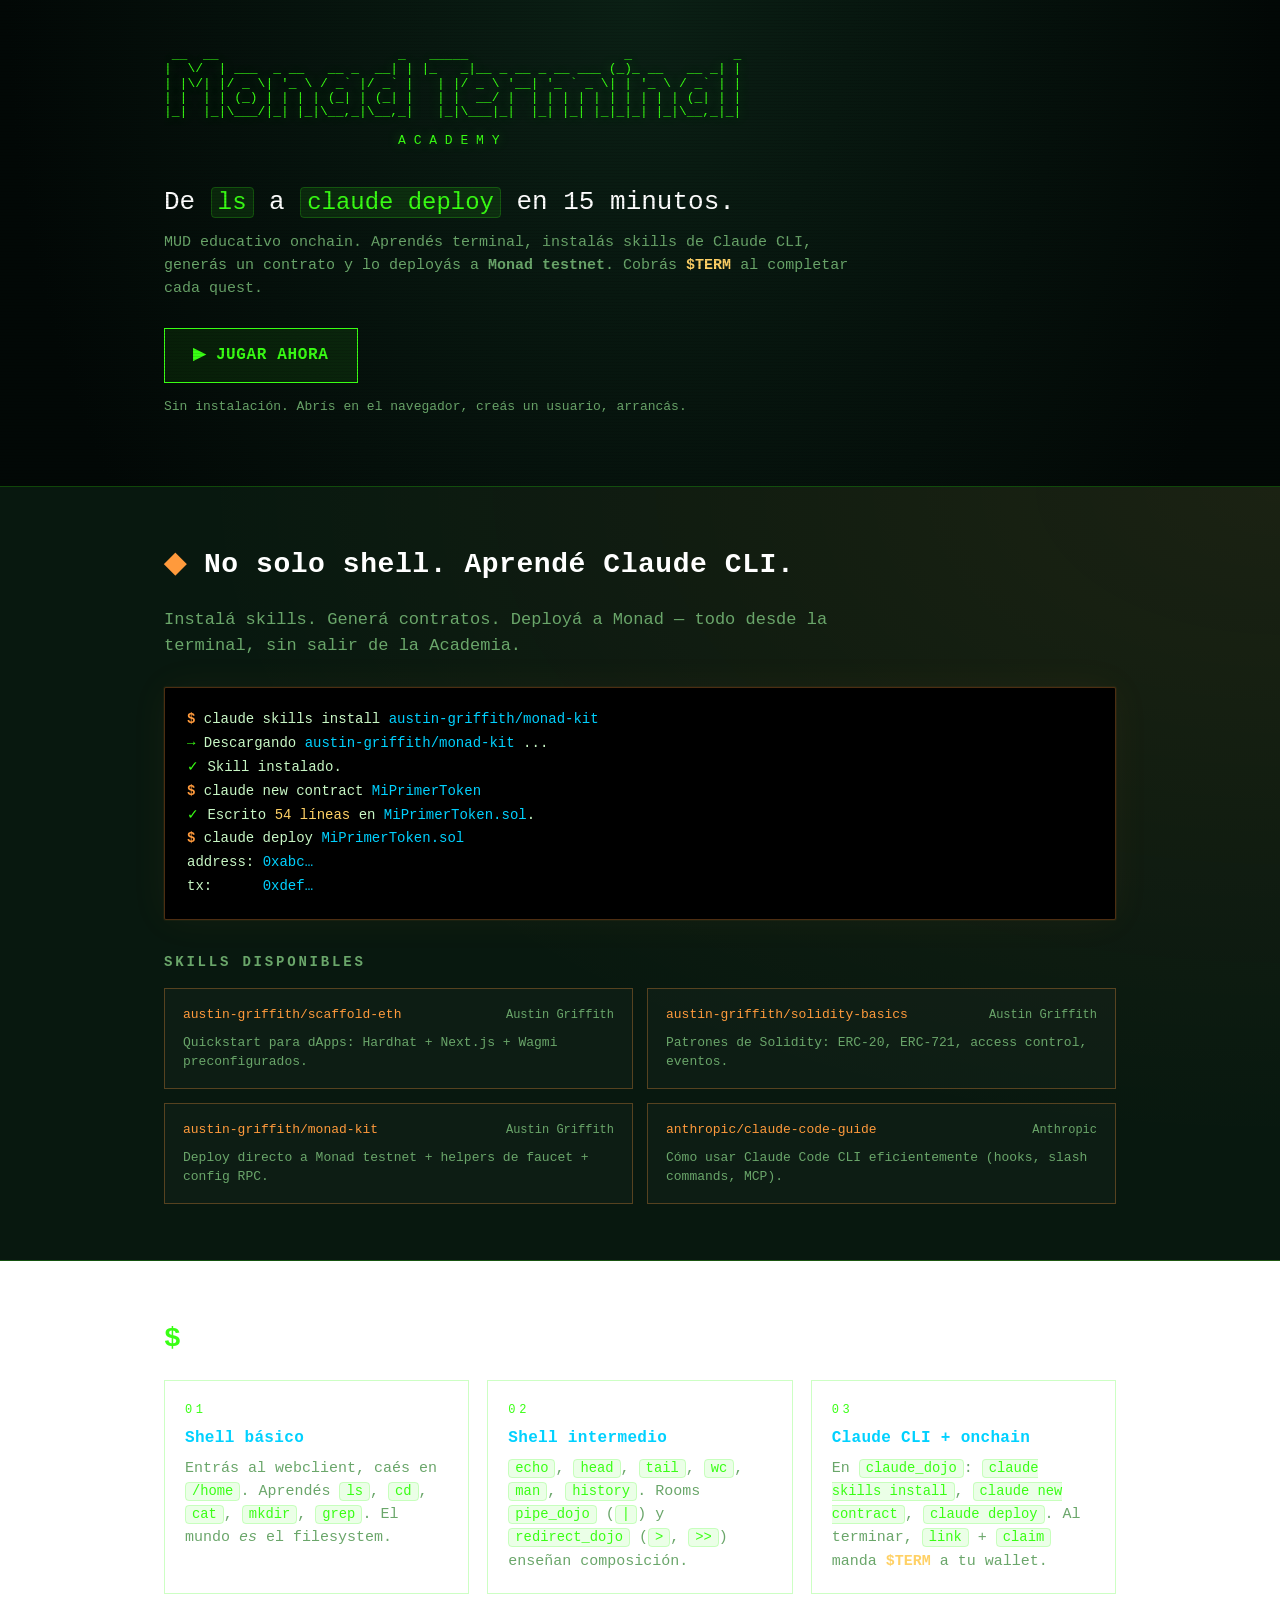
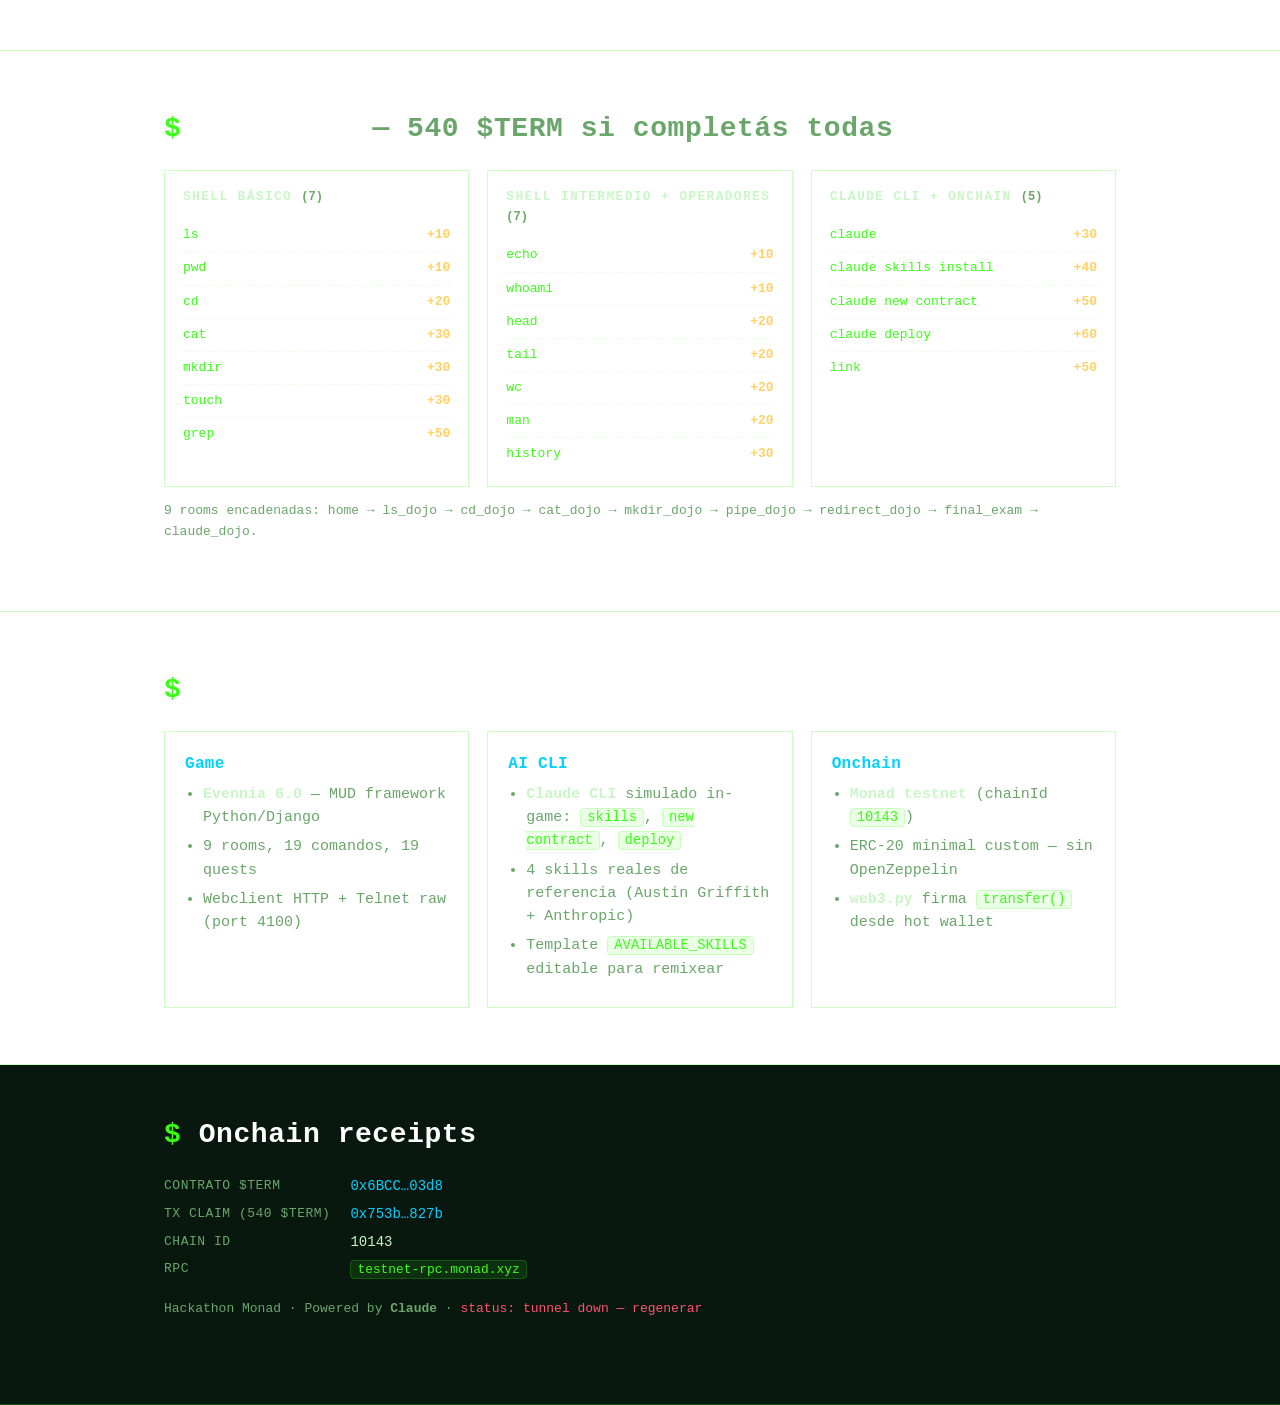
==== landing/index.html @ 08620f65 "Monad Terminal Academy — Blitz MTY 2026 hackathon drop MUD educativo onchain que enseña terminal a p" ====
<!doctype html>
<html lang="es">
<head>
<meta charset="utf-8">
<meta name="viewport" content="width=device-width,initial-scale=1">
<title>Monad Terminal Academy — shell + Claude CLI + deploy onchain</title>
<meta name="description" content="MUD educativo onchain. Aprendés terminal y Claude CLI, deployás tu primer contrato a Monad, y cobrás $TERM al completar quests.">
<meta property="og:title" content="Monad Terminal Academy">
<meta property="og:description" content="En 15 min pasás de `ls` a deployar un ERC-20 a Monad. Y cobrás $TERM onchain.">
<meta property="og:type" content="website">
<link rel="stylesheet" href="style.css">
</head>
<body>

<header class="crt">
  <div class="wrap">
    <pre class="logo" aria-hidden="true">
 __  __                       _   _____                    _             _
|  \/  | ___  _ __   __ _  __| | |_   _|__ _ __ _ __ ___ (_)_ __   __ _| |
| |\/| |/ _ \| '_ \ / _` |/ _` |   | |/ _ \ '__| '_ ` _ \| | '_ \ / _` | |
| |  | | (_) | | | | (_| | (_| |   | |  __/ |  | | | | | | | | | | (_| | |
|_|  |_|\___/|_| |_|\__,_|\__,_|   |_|\___|_|  |_| |_| |_|_|_| |_|\__,_|_|

                              A C A D E M Y
    </pre>
    <p class="tag">De <code class="inline">ls</code> a <code class="inline">claude deploy</code> en 15 minutos.</p>
    <p class="sub">MUD educativo onchain. Aprendés terminal, instalás skills de Claude CLI, generás un contrato y lo deployás a <strong>Monad testnet</strong>. Cobrás <span class="term">$TERM</span> al completar cada quest.</p>
    <a class="cta" id="play" href="https://die-hand-alexandria-joan.trycloudflare.com/webclient/" target="_blank" rel="noopener">▶ Jugar ahora</a>
    <p class="hint">Sin instalación. Abrís en el navegador, creás un usuario, arrancás.</p>
  </div>
</header>

<!-- Bloque Claude CLI (nuevo hero secundario) -->
<section id="claude">
  <div class="wrap">
    <h2>No solo shell. Aprendé Claude CLI.</h2>
    <p class="lead">Instalá skills. Generá contratos. Deployá a Monad — todo desde la terminal, sin salir de la Academia.</p>

    <pre class="term-block" aria-label="Flujo Claude CLI"><span class="p">$</span> claude skills install <span class="arg">austin-griffith/monad-kit</span>
<span class="g">→</span> Descargando <span class="arg">austin-griffith/monad-kit</span> ...
<span class="g">✓</span> Skill instalado.
<span class="p">$</span> claude new contract <span class="arg">MiPrimerToken</span>
<span class="g">✓</span> Escrito <span class="y">54 líneas</span> en <span class="arg">MiPrimerToken.sol</span>.
<span class="p">$</span> claude deploy <span class="arg">MiPrimerToken.sol</span>
address: <span class="c">0xabc…</span>
tx:      <span class="c">0xdef…</span></pre>

    <h3 class="skills-title">Skills disponibles</h3>
    <div class="skills-grid">
      <article class="skill">
        <header>
          <code>austin-griffith/scaffold-eth</code>
          <span class="author">Austin Griffith</span>
        </header>
        <p>Quickstart para dApps: Hardhat + Next.js + Wagmi preconfigurados.</p>
      </article>
      <article class="skill">
        <header>
          <code>austin-griffith/solidity-basics</code>
          <span class="author">Austin Griffith</span>
        </header>
        <p>Patrones de Solidity: ERC-20, ERC-721, access control, eventos.</p>
      </article>
      <article class="skill">
        <header>
          <code>austin-griffith/monad-kit</code>
          <span class="author">Austin Griffith</span>
        </header>
        <p>Deploy directo a Monad testnet + helpers de faucet + config RPC.</p>
      </article>
      <article class="skill">
        <header>
          <code>anthropic/claude-code-guide</code>
          <span class="author">Anthropic</span>
        </header>
        <p>Cómo usar Claude Code CLI eficientemente (hooks, slash commands, MCP).</p>
      </article>
    </div>
  </div>
</section>

<section id="how">
  <div class="wrap">
    <h2>¿Cómo funciona?</h2>
    <ol class="steps">
      <li>
        <span class="step-n">01</span>
        <h3>Shell básico</h3>
        <p>Entrás al webclient, caés en <code>/home</code>. Aprendés <code>ls</code>, <code>cd</code>, <code>cat</code>, <code>mkdir</code>, <code>grep</code>. El mundo <em>es</em> el filesystem.</p>
      </li>
      <li>
        <span class="step-n">02</span>
        <h3>Shell intermedio</h3>
        <p><code>echo</code>, <code>head</code>, <code>tail</code>, <code>wc</code>, <code>man</code>, <code>history</code>. Rooms <code>pipe_dojo</code> (<code>|</code>) y <code>redirect_dojo</code> (<code>&gt;</code>, <code>&gt;&gt;</code>) enseñan composición.</p>
      </li>
      <li>
        <span class="step-n">03</span>
        <h3>Claude CLI + onchain</h3>
        <p>En <code>claude_dojo</code>: <code>claude skills install</code>, <code>claude new contract</code>, <code>claude deploy</code>. Al terminar, <code>link</code> + <code>claim</code> manda <span class="term">$TERM</span> a tu wallet.</p>
      </li>
    </ol>
  </div>
</section>

<section id="quests">
  <div class="wrap">
    <h2>19 quests <span class="muted">— 540 $TERM si completás todas</span></h2>
    <div class="quest-cols">
      <div class="qcol">
        <h3>Shell básico <span class="muted">(7)</span></h3>
        <ul class="quest-list">
          <li><code>ls</code><span class="pay">+10</span></li>
          <li><code>pwd</code><span class="pay">+10</span></li>
          <li><code>cd</code><span class="pay">+20</span></li>
          <li><code>cat</code><span class="pay">+30</span></li>
          <li><code>mkdir</code><span class="pay">+30</span></li>
          <li><code>touch</code><span class="pay">+30</span></li>
          <li><code>grep</code><span class="pay">+50</span></li>
        </ul>
      </div>
      <div class="qcol">
        <h3>Shell intermedio + operadores <span class="muted">(7)</span></h3>
        <ul class="quest-list">
          <li><code>echo</code><span class="pay">+10</span></li>
          <li><code>whoami</code><span class="pay">+10</span></li>
          <li><code>head</code><span class="pay">+20</span></li>
          <li><code>tail</code><span class="pay">+20</span></li>
          <li><code>wc</code><span class="pay">+20</span></li>
          <li><code>man</code><span class="pay">+20</span></li>
          <li><code>history</code><span class="pay">+30</span></li>
        </ul>
      </div>
      <div class="qcol">
        <h3>Claude CLI + onchain <span class="muted">(5)</span></h3>
        <ul class="quest-list">
          <li><code>claude</code><span class="pay">+30</span></li>
          <li><code>claude skills install</code><span class="pay">+40</span></li>
          <li><code>claude new contract</code><span class="pay">+50</span></li>
          <li><code>claude deploy</code><span class="pay">+60</span></li>
          <li><code>link</code><span class="pay">+50</span></li>
        </ul>
      </div>
    </div>
    <p class="muted small">9 rooms encadenadas: home → ls_dojo → cd_dojo → cat_dojo → mkdir_dojo → pipe_dojo → redirect_dojo → final_exam → claude_dojo.</p>
  </div>
</section>

<section id="stack">
  <div class="wrap">
    <h2>Stack</h2>
    <div class="stack-grid">
      <div>
        <h3>Game</h3>
        <ul>
          <li><strong>Evennia 6.0</strong> — MUD framework Python/Django</li>
          <li>9 rooms, 19 comandos, 19 quests</li>
          <li>Webclient HTTP + Telnet raw (port 4100)</li>
        </ul>
      </div>
      <div>
        <h3>AI CLI</h3>
        <ul>
          <li><strong>Claude CLI</strong> simulado in-game: <code>skills</code>, <code>new contract</code>, <code>deploy</code></li>
          <li>4 skills reales de referencia (Austin Griffith + Anthropic)</li>
          <li>Template <code>AVAILABLE_SKILLS</code> editable para remixear</li>
        </ul>
      </div>
      <div>
        <h3>Onchain</h3>
        <ul>
          <li><strong>Monad testnet</strong> (chainId <code>10143</code>)</li>
          <li>ERC-20 minimal custom — sin OpenZeppelin</li>
          <li><strong>web3.py</strong> firma <code>transfer()</code> desde hot wallet</li>
        </ul>
      </div>
    </div>
  </div>
</section>

<footer>
  <div class="wrap">
    <h2>Onchain receipts</h2>
    <dl class="receipts">
      <dt>Contrato $TERM</dt>
      <dd><a href="https://testnet.monadexplorer.com/address/0x6BCC8bA023faD77Fd9c16735fD0DCb030F1b03d8" target="_blank" rel="noopener">0x6BCC…03d8</a></dd>
      <dt>Tx claim (540 $TERM)</dt>
      <dd><a href="https://testnet.monadexplorer.com/tx/0x753b572d4cc3265d082d5da4793bb6d8f29bcfeb355d8b49adc463dabddb827b" target="_blank" rel="noopener">0x753b…827b</a></dd>
      <dt>Chain ID</dt>
      <dd>10143</dd>
      <dt>RPC</dt>
      <dd><code>testnet-rpc.monad.xyz</code></dd>
    </dl>
    <p class="muted small">Hackathon Monad · Powered by <strong>Claude</strong> · <span id="status">status: checking…</span></p>
  </div>
</footer>

<script src="app.js"></script>
</body>
</html>
---- landing/style.css ----
:root{
  --bg:#05110b;
  --bg-2:#08180f;
  --fg:#c8f7c5;
  --fg-dim:#6aa66a;
  --accent:#39ff14;
  --accent-2:#00d1ff;
  --accent-3:#ff9a3c; /* Claude-ish warm accent */
  --danger:#ff5370;
  --term:#ffd166;
  --card:rgba(255,255,255,.02);
  --border:rgba(57,255,20,.25);
  --border-2:rgba(255,154,60,.3);
  --mono: ui-monospace, "JetBrains Mono", "SFMono-Regular", Menlo, Consolas, monospace;
}

*{box-sizing:border-box}
html,body{margin:0;padding:0}
body{
  background: radial-gradient(ellipse at top, #0b2015 0%, #020806 70%) fixed;
  color:var(--fg);
  font-family:var(--mono);
  font-size:15px;
  line-height:1.55;
  -webkit-font-smoothing:antialiased;
}
.wrap{max-width:1000px;margin:0 auto;padding:0 24px}

a{color:var(--accent-2);text-decoration:none}
a:hover{text-decoration:underline}
code, code.inline{
  font-family:var(--mono);
  background:rgba(57,255,20,.1);
  color:var(--accent);
  padding:1px 6px;
  border-radius:4px;
  border:1px solid rgba(57,255,20,.2);
  font-size:.92em;
}
.term{color:var(--term);font-weight:700}
.muted{color:var(--fg-dim)}
.small{font-size:13px}
.lead{font-size:17px;max-width:720px;color:var(--fg-dim);margin:0 0 28px}

/* CRT header */
header.crt{
  padding:48px 0 56px;
  border-bottom:1px solid var(--border);
  position:relative;
  overflow:hidden;
}
header.crt::before{
  content:"";
  position:absolute;inset:0;
  background:repeating-linear-gradient(to bottom, rgba(0,0,0,0) 0, rgba(0,0,0,0) 2px, rgba(0,0,0,.22) 3px);
  pointer-events:none;
}
.logo{
  color:var(--accent);
  font-size:clamp(7px, 1.6vw, 13px);
  line-height:1.1;
  margin:0 0 20px;
  text-shadow:0 0 12px rgba(57,255,20,.4);
  white-space:pre;
  overflow:auto;
}
.tag{font-size:clamp(18px,3vw,26px);margin:0 0 8px;color:#fff}
.sub{max-width:720px;color:var(--fg-dim);margin:0 0 28px}
.cta{
  display:inline-block;
  padding:14px 28px;
  border:1px solid var(--accent);
  background:rgba(57,255,20,.08);
  color:var(--accent);
  font-weight:700;
  font-size:16px;
  letter-spacing:.04em;
  text-transform:uppercase;
  transition:all .15s ease;
  text-decoration:none;
}
.cta:hover{
  background:var(--accent);
  color:#05110b;
  text-decoration:none;
  box-shadow:0 0 24px rgba(57,255,20,.5);
}
.hint{color:var(--fg-dim);font-size:13px;margin-top:14px}

section, footer{padding:56px 0;border-bottom:1px solid var(--border)}
h2{font-size:clamp(20px,2.4vw,28px);margin:0 0 20px;color:#fff;letter-spacing:.02em}
h2::before{content:"$ ";color:var(--accent)}
h3{font-size:16px;color:var(--accent-2);margin:0 0 6px;letter-spacing:.02em}

/* Claude block (hero secundario, tonos warm) */
#claude{
  background:
    radial-gradient(ellipse at top right, rgba(255,154,60,.08) 0%, transparent 60%),
    var(--bg-2);
}
#claude h2{color:#fff}
#claude h2::before{content:"◆ ";color:var(--accent-3)}
.term-block{
  background:#000;
  border:1px solid var(--border-2);
  padding:20px 22px;
  margin:0 0 32px;
  border-radius:2px;
  overflow-x:auto;
  font-size:14px;
  line-height:1.7;
  color:var(--fg);
  box-shadow:0 0 0 1px rgba(255,154,60,.05), 0 0 40px rgba(255,154,60,.05);
  white-space:pre;
}
.term-block .p{color:var(--accent-3);font-weight:700}    /* prompt $ */
.term-block .g{color:var(--accent)}                       /* output marks → ✓ */
.term-block .arg{color:var(--accent-2)}                   /* args/slugs */
.term-block .y{color:var(--term)}
.term-block .c{color:var(--accent-2)}

.skills-title{font-size:14px;color:var(--fg-dim);text-transform:uppercase;letter-spacing:.2em;margin:0 0 14px}
.skills-grid{display:grid;grid-template-columns:repeat(2,1fr);gap:14px}
.skill{
  background:var(--card);
  border:1px solid var(--border-2);
  padding:16px 18px;
}
.skill header{display:flex;justify-content:space-between;align-items:baseline;gap:12px;margin-bottom:8px;flex-wrap:wrap}
.skill header code{background:none;border:none;padding:0;color:var(--accent-3);font-size:13px}
.skill .author{color:var(--fg-dim);font-size:12px}
.skill p{margin:0;color:var(--fg-dim);font-size:13px;line-height:1.5}
@media(max-width:720px){.skills-grid{grid-template-columns:1fr}}

/* steps */
.steps{list-style:none;padding:0;margin:0;display:grid;gap:18px;grid-template-columns:repeat(3,1fr)}
.steps li{
  background:var(--card);
  border:1px solid var(--border);
  padding:20px;
  position:relative;
}
.step-n{
  color:var(--accent);
  font-size:12px;
  letter-spacing:.3em;
  display:block;
  margin-bottom:6px;
}
.steps p{margin:0;color:var(--fg-dim)}
@media(max-width:720px){.steps{grid-template-columns:1fr}}

/* quests en 3 columnas */
.quest-cols{display:grid;grid-template-columns:repeat(3,1fr);gap:18px;margin-bottom:14px}
.qcol{background:var(--card);border:1px solid var(--border);padding:16px 18px}
.qcol h3{font-size:13px;letter-spacing:.1em;margin:0 0 12px;color:var(--fg);text-transform:uppercase}
.qcol .muted{font-size:12px;letter-spacing:normal;text-transform:none}
.quest-list{list-style:none;padding:0;margin:0}
.quest-list li{
  display:flex;justify-content:space-between;align-items:center;
  padding:6px 0;
  border-bottom:1px dashed rgba(57,255,20,.12);
  gap:12px;
}
.quest-list li:last-child{border-bottom:none}
.quest-list code{background:none;border:none;padding:0;font-size:13px;color:var(--accent)}
.pay{color:var(--term);font-weight:700;font-size:13px;white-space:nowrap}
@media(max-width:880px){.quest-cols{grid-template-columns:1fr}}

/* stack */
.stack-grid{display:grid;grid-template-columns:repeat(3,1fr);gap:18px}
.stack-grid > div{
  background:var(--card);
  border:1px solid var(--border);
  padding:20px;
}
.stack-grid ul{margin:0;padding:0 0 0 18px;color:var(--fg-dim)}
.stack-grid li{margin-bottom:6px}
.stack-grid strong{color:var(--fg)}
@media(max-width:720px){.stack-grid{grid-template-columns:1fr}}

/* footer */
footer{background:var(--bg-2);padding:48px 0 72px}
.receipts{display:grid;grid-template-columns:max-content 1fr;gap:6px 20px;margin:0 0 18px}
.receipts dt{color:var(--fg-dim);font-size:13px;letter-spacing:.04em;text-transform:uppercase}
.receipts dd{margin:0;font-size:14px;word-break:break-all}
@media(max-width:720px){.receipts{grid-template-columns:1fr}.receipts dd{margin-bottom:8px}}

#status.ok{color:var(--accent)}
#status.down{color:var(--danger)}
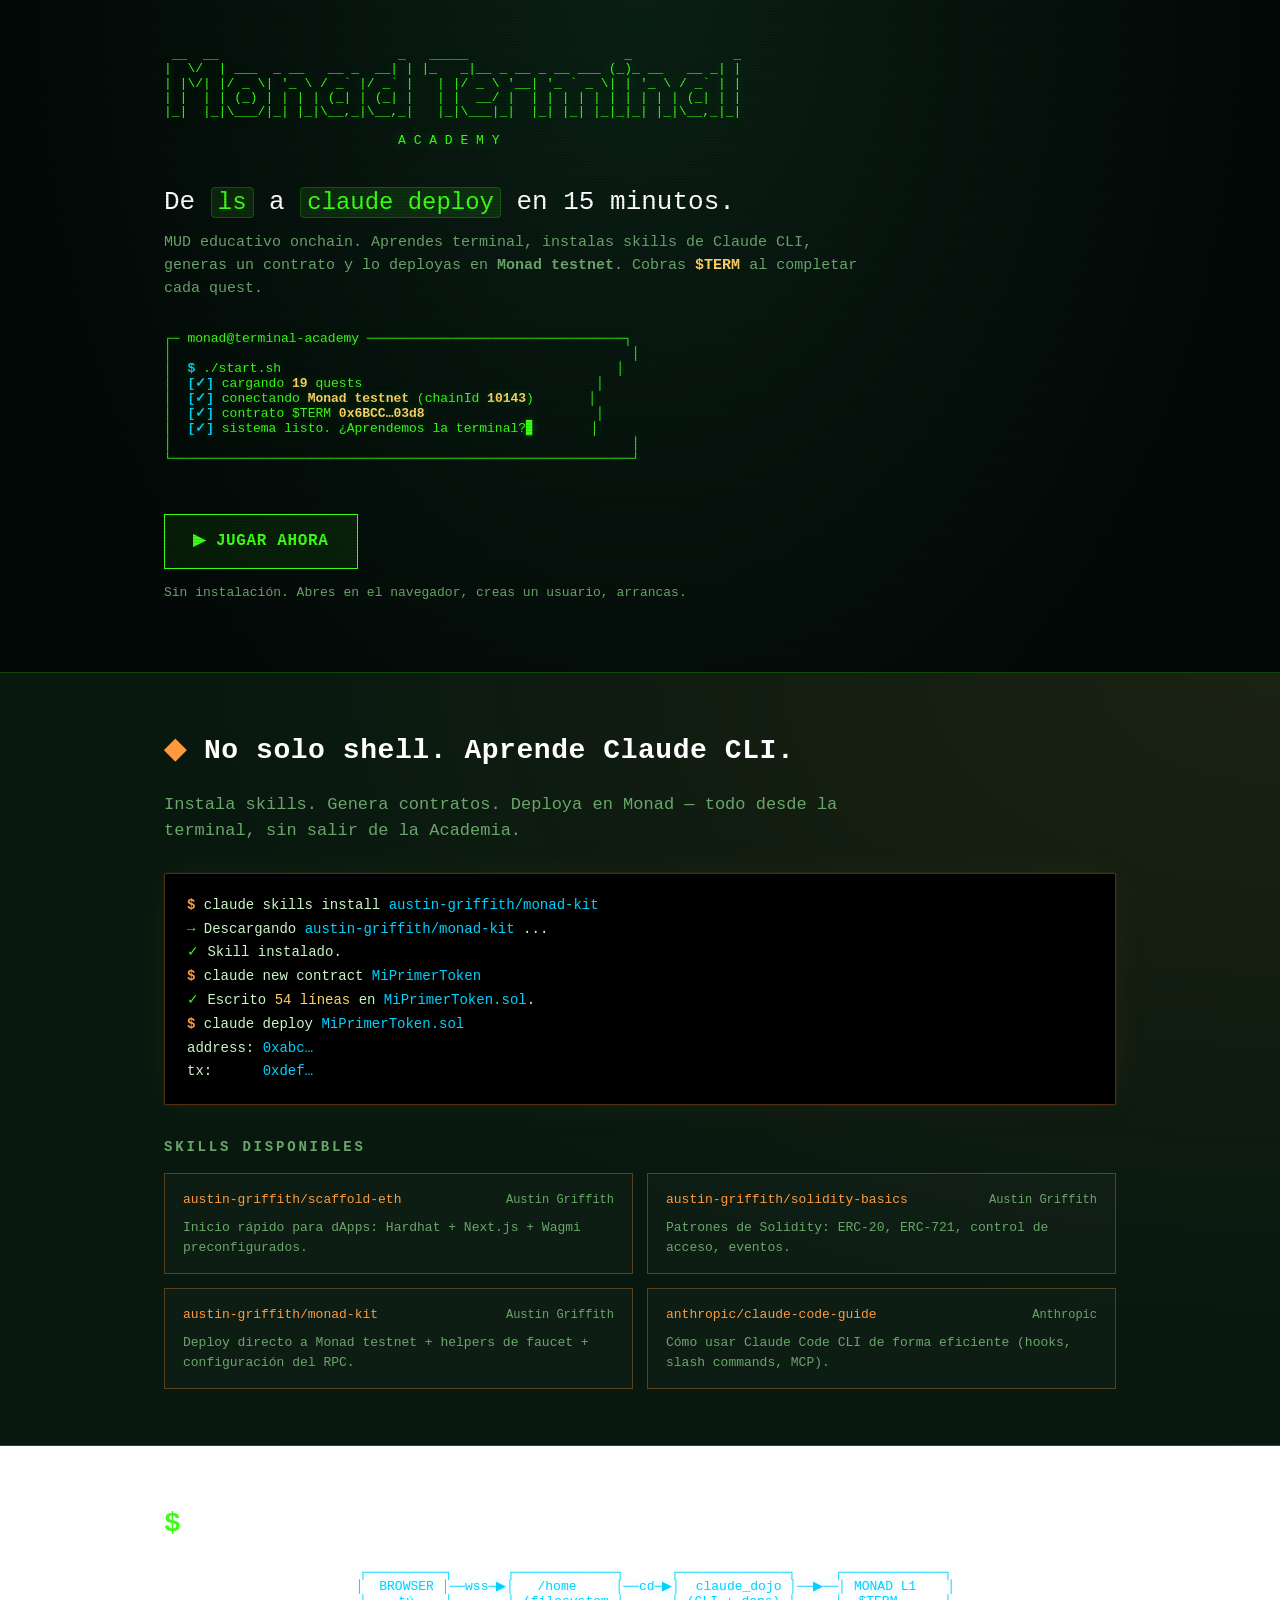
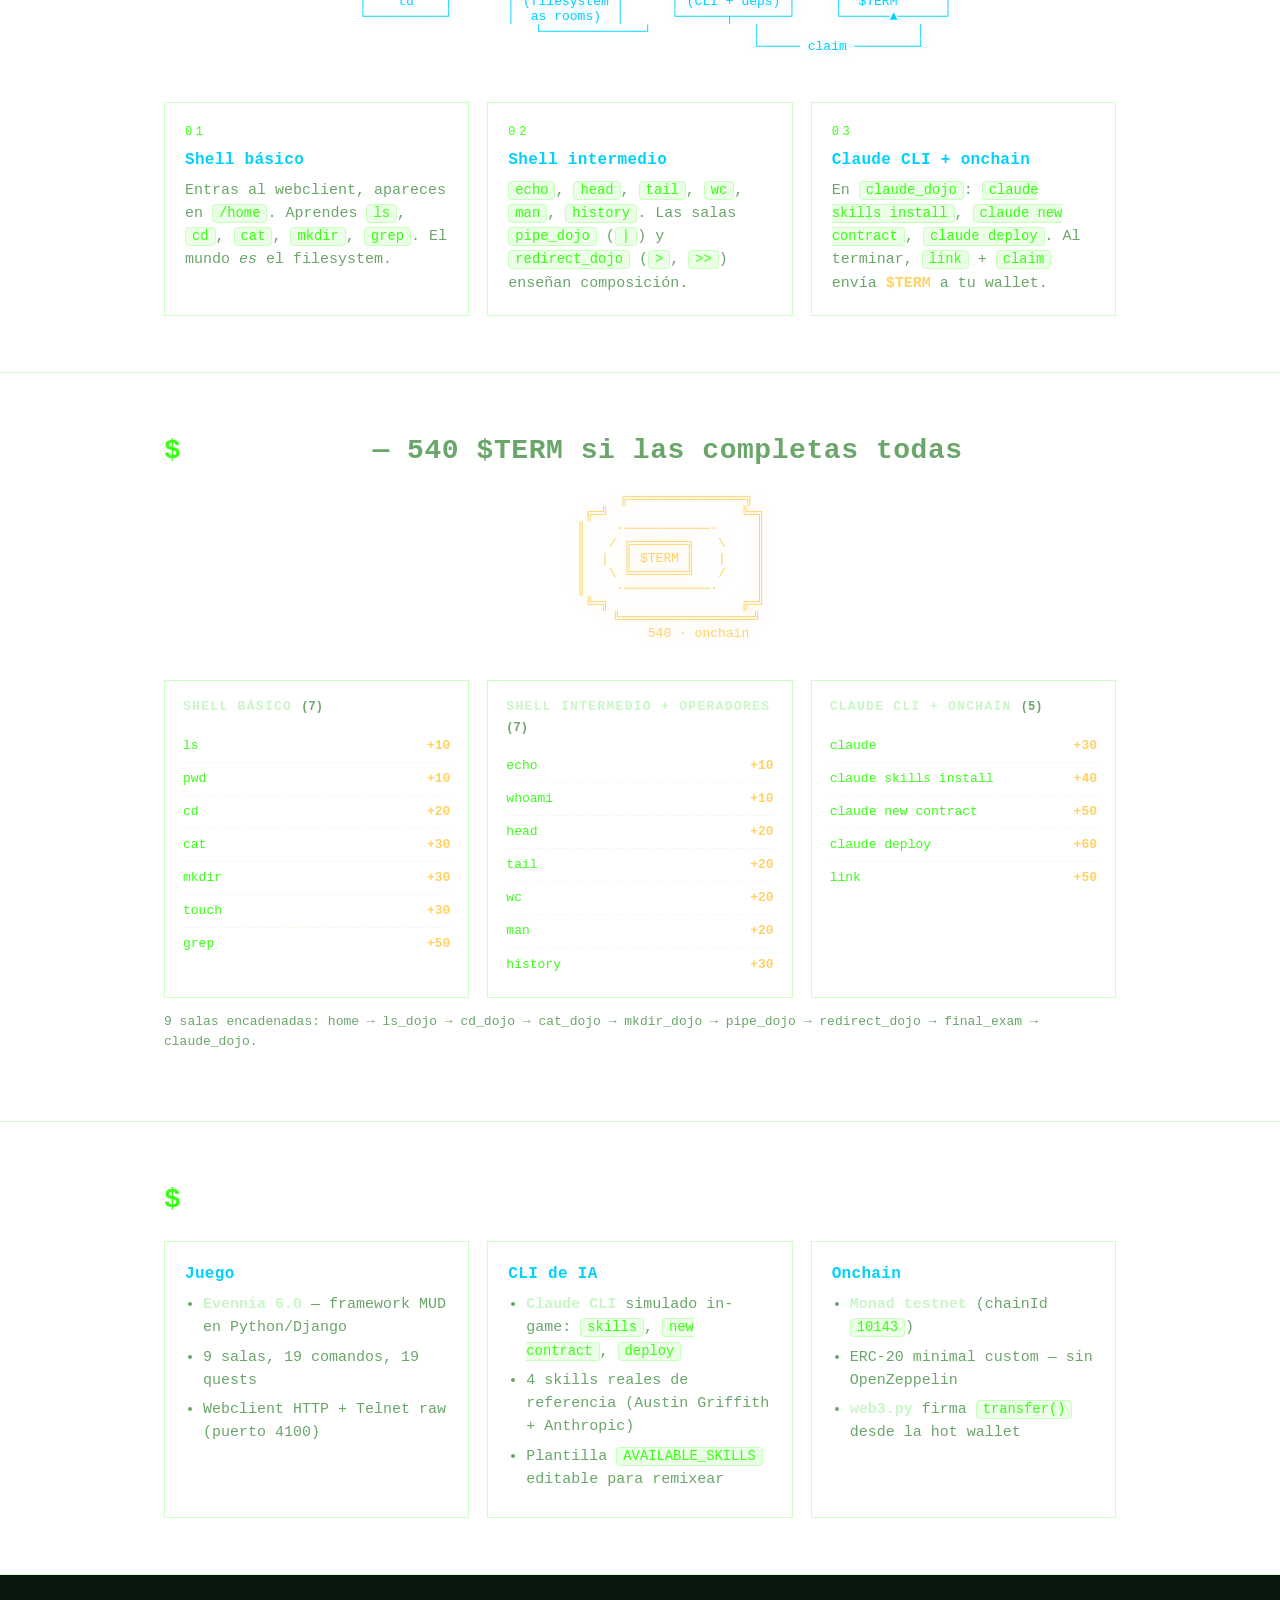
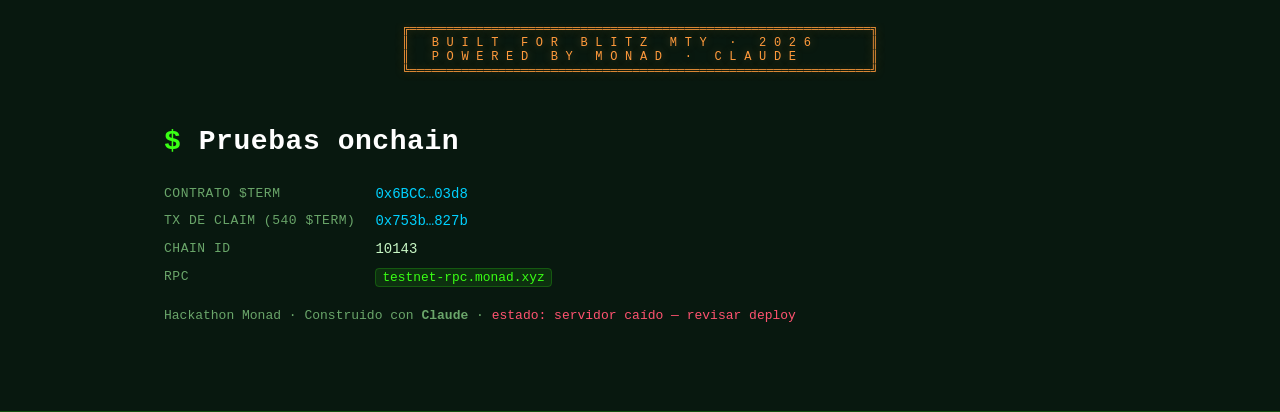
==== commit c3dfe6b7: "Docs final + prompt/cd/mkdir/nonce-lock fixes + landing ES + prod on blitz.mexi.wtf - README/PITCH/S" ====
--- a/landing/index.html
+++ b/landing/index.html
@@ -4,9 +4,9 @@
 <meta charset="utf-8">
 <meta name="viewport" content="width=device-width,initial-scale=1">
 <title>Monad Terminal Academy — shell + Claude CLI + deploy onchain</title>
-<meta name="description" content="MUD educativo onchain. Aprendés terminal y Claude CLI, deployás tu primer contrato a Monad, y cobrás $TERM al completar quests.">
+<meta name="description" content="MUD educativo onchain. Aprendes terminal y Claude CLI, deployas tu primer contrato en Monad y cobras $TERM al completar quests.">
 <meta property="og:title" content="Monad Terminal Academy">
-<meta property="og:description" content="En 15 min pasás de `ls` a deployar un ERC-20 a Monad. Y cobrás $TERM onchain.">
+<meta property="og:description" content="En 15 min pasas de `ls` a deployar un ERC-20 en Monad. Y cobras $TERM onchain.">
 <meta property="og:type" content="website">
 <link rel="stylesheet" href="style.css">
 </head>
@@ -24,17 +24,28 @@
                               A C A D E M Y
     </pre>
     <p class="tag">De <code class="inline">ls</code> a <code class="inline">claude deploy</code> en 15 minutos.</p>
-    <p class="sub">MUD educativo onchain. Aprendés terminal, instalás skills de Claude CLI, generás un contrato y lo deployás a <strong>Monad testnet</strong>. Cobrás <span class="term">$TERM</span> al completar cada quest.</p>
-    <a class="cta" id="play" href="https://die-hand-alexandria-joan.trycloudflare.com/webclient/" target="_blank" rel="noopener">▶ Jugar ahora</a>
-    <p class="hint">Sin instalación. Abrís en el navegador, creás un usuario, arrancás.</p>
+    <p class="sub">MUD educativo onchain. Aprendes terminal, instalas skills de Claude CLI, generas un contrato y lo deployas en <strong>Monad testnet</strong>. Cobras <span class="term">$TERM</span> al completar cada quest.</p>
+    <pre class="ascii-term" aria-hidden="true">
+┌─ monad@terminal-academy ─────────────────────────────────┐
+│                                                           │
+│  <span class="ok">$</span> ./start.sh                                           │
+│  <span class="ok">[✓]</span> cargando <span class="hl">19</span> quests                              │
+│  <span class="ok">[✓]</span> conectando <span class="hl">Monad testnet</span> (chainId <span class="hl">10143</span>)       │
+│  <span class="ok">[✓]</span> contrato $TERM <span class="hl">0x6BCC…03d8</span>                      │
+│  <span class="ok">[✓]</span> sistema listo. ¿Aprendemos la terminal?<span class="caret">▋</span>       │
+│                                                           │
+└───────────────────────────────────────────────────────────┘
+    </pre>
+    <a class="cta" id="play" href="https://blitz.mexi.wtf/webclient/" target="_blank" rel="noopener">▶ Jugar ahora</a>
+    <p class="hint">Sin instalación. Abres en el navegador, creas un usuario, arrancas.</p>
   </div>
 </header>
 
 <!-- Bloque Claude CLI (nuevo hero secundario) -->
 <section id="claude">
   <div class="wrap">
-    <h2>No solo shell. Aprendé Claude CLI.</h2>
-    <p class="lead">Instalá skills. Generá contratos. Deployá a Monad — todo desde la terminal, sin salir de la Academia.</p>
+    <h2>No solo shell. Aprende Claude CLI.</h2>
+    <p class="lead">Instala skills. Genera contratos. Deploya en Monad — todo desde la terminal, sin salir de la Academia.</p>
 
     <pre class="term-block" aria-label="Flujo Claude CLI"><span class="p">$</span> claude skills install <span class="arg">austin-griffith/monad-kit</span>
 <span class="g">→</span> Descargando <span class="arg">austin-griffith/monad-kit</span> ...
@@ -52,28 +63,28 @@
           <code>austin-griffith/scaffold-eth</code>
           <span class="author">Austin Griffith</span>
         </header>
-        <p>Quickstart para dApps: Hardhat + Next.js + Wagmi preconfigurados.</p>
+        <p>Inicio rápido para dApps: Hardhat + Next.js + Wagmi preconfigurados.</p>
       </article>
       <article class="skill">
         <header>
           <code>austin-griffith/solidity-basics</code>
           <span class="author">Austin Griffith</span>
         </header>
-        <p>Patrones de Solidity: ERC-20, ERC-721, access control, eventos.</p>
+        <p>Patrones de Solidity: ERC-20, ERC-721, control de acceso, eventos.</p>
       </article>
       <article class="skill">
         <header>
           <code>austin-griffith/monad-kit</code>
           <span class="author">Austin Griffith</span>
         </header>
-        <p>Deploy directo a Monad testnet + helpers de faucet + config RPC.</p>
+        <p>Deploy directo a Monad testnet + helpers de faucet + configuración del RPC.</p>
       </article>
       <article class="skill">
         <header>
           <code>anthropic/claude-code-guide</code>
           <span class="author">Anthropic</span>
         </header>
-        <p>Cómo usar Claude Code CLI eficientemente (hooks, slash commands, MCP).</p>
+        <p>Cómo usar Claude Code CLI de forma eficiente (hooks, slash commands, MCP).</p>
       </article>
     </div>
   </div>
@@ -82,21 +93,29 @@
 <section id="how">
   <div class="wrap">
     <h2>¿Cómo funciona?</h2>
+    <pre class="ascii-flow" aria-hidden="true">
+    ┌──────────┐       ┌─────────────┐      ┌──────────────┐     ┌─────────────┐
+    │  BROWSER │──wss─▶│   /home     │──cd─▶│  claude_dojo │──▶──│ MONAD L1    │
+    │    tú    │       │ (filesystem │      │ (CLI + deps) │     │  $TERM      │
+    └──────────┘       │  as rooms)  │      └──────┬───────┘     └──────▲──────┘
+                       └─────────────┘             │                    │
+                                                   └───── claim ────────┘
+    </pre>
     <ol class="steps">
       <li>
         <span class="step-n">01</span>
         <h3>Shell básico</h3>
-        <p>Entrás al webclient, caés en <code>/home</code>. Aprendés <code>ls</code>, <code>cd</code>, <code>cat</code>, <code>mkdir</code>, <code>grep</code>. El mundo <em>es</em> el filesystem.</p>
+        <p>Entras al webclient, apareces en <code>/home</code>. Aprendes <code>ls</code>, <code>cd</code>, <code>cat</code>, <code>mkdir</code>, <code>grep</code>. El mundo <em>es</em> el filesystem.</p>
       </li>
       <li>
         <span class="step-n">02</span>
         <h3>Shell intermedio</h3>
-        <p><code>echo</code>, <code>head</code>, <code>tail</code>, <code>wc</code>, <code>man</code>, <code>history</code>. Rooms <code>pipe_dojo</code> (<code>|</code>) y <code>redirect_dojo</code> (<code>&gt;</code>, <code>&gt;&gt;</code>) enseñan composición.</p>
+        <p><code>echo</code>, <code>head</code>, <code>tail</code>, <code>wc</code>, <code>man</code>, <code>history</code>. Las salas <code>pipe_dojo</code> (<code>|</code>) y <code>redirect_dojo</code> (<code>&gt;</code>, <code>&gt;&gt;</code>) enseñan composición.</p>
       </li>
       <li>
         <span class="step-n">03</span>
         <h3>Claude CLI + onchain</h3>
-        <p>En <code>claude_dojo</code>: <code>claude skills install</code>, <code>claude new contract</code>, <code>claude deploy</code>. Al terminar, <code>link</code> + <code>claim</code> manda <span class="term">$TERM</span> a tu wallet.</p>
+        <p>En <code>claude_dojo</code>: <code>claude skills install</code>, <code>claude new contract</code>, <code>claude deploy</code>. Al terminar, <code>link</code> + <code>claim</code> envía <span class="term">$TERM</span> a tu wallet.</p>
       </li>
     </ol>
   </div>
@@ -104,7 +123,19 @@
 
 <section id="quests">
   <div class="wrap">
-    <h2>19 quests <span class="muted">— 540 $TERM si completás todas</span></h2>
+    <h2>19 quests <span class="muted">— 540 $TERM si las completas todas</span></h2>
+    <pre class="ascii-coin" aria-hidden="true">
+            ╔═══════════════╗
+         ╔═╝                 ╚═╗
+        ║    ·───────────·     ║
+        ║   / ╔═══════╗   \    ║
+        ║  |  ║ $TERM ║   |    ║
+        ║   \ ╚═══════╝   /    ║
+        ║    ·───────────·     ║
+         ╚═╗                 ╔═╝
+            ╚═════════════════╝
+               540 · onchain
+    </pre>
     <div class="quest-cols">
       <div class="qcol">
         <h3>Shell básico <span class="muted">(7)</span></h3>
@@ -141,7 +172,7 @@
         </ul>
       </div>
     </div>
-    <p class="muted small">9 rooms encadenadas: home → ls_dojo → cd_dojo → cat_dojo → mkdir_dojo → pipe_dojo → redirect_dojo → final_exam → claude_dojo.</p>
+    <p class="muted small">9 salas encadenadas: home → ls_dojo → cd_dojo → cat_dojo → mkdir_dojo → pipe_dojo → redirect_dojo → final_exam → claude_dojo.</p>
   </div>
 </section>
 
@@ -150,19 +181,19 @@
     <h2>Stack</h2>
     <div class="stack-grid">
       <div>
-        <h3>Game</h3>
+        <h3>Juego</h3>
         <ul>
-          <li><strong>Evennia 6.0</strong> — MUD framework Python/Django</li>
-          <li>9 rooms, 19 comandos, 19 quests</li>
-          <li>Webclient HTTP + Telnet raw (port 4100)</li>
+          <li><strong>Evennia 6.0</strong> — framework MUD en Python/Django</li>
+          <li>9 salas, 19 comandos, 19 quests</li>
+          <li>Webclient HTTP + Telnet raw (puerto 4100)</li>
         </ul>
       </div>
       <div>
-        <h3>AI CLI</h3>
+        <h3>CLI de IA</h3>
         <ul>
           <li><strong>Claude CLI</strong> simulado in-game: <code>skills</code>, <code>new contract</code>, <code>deploy</code></li>
           <li>4 skills reales de referencia (Austin Griffith + Anthropic)</li>
-          <li>Template <code>AVAILABLE_SKILLS</code> editable para remixear</li>
+          <li>Plantilla <code>AVAILABLE_SKILLS</code> editable para remixear</li>
         </ul>
       </div>
       <div>
@@ -170,7 +201,7 @@
         <ul>
           <li><strong>Monad testnet</strong> (chainId <code>10143</code>)</li>
           <li>ERC-20 minimal custom — sin OpenZeppelin</li>
-          <li><strong>web3.py</strong> firma <code>transfer()</code> desde hot wallet</li>
+          <li><strong>web3.py</strong> firma <code>transfer()</code> desde la hot wallet</li>
         </ul>
       </div>
     </div>
@@ -179,18 +210,24 @@
 
 <footer>
   <div class="wrap">
-    <h2>Onchain receipts</h2>
+    <pre class="ascii-banner" aria-hidden="true">
+╔══════════════════════════════════════════════════════════════╗
+║   B U I L T   F O R   B L I T Z   M T Y   ·   2 0 2 6        ║
+║   P O W E R E D   B Y   M O N A D   ·   C L A U D E          ║
+╚══════════════════════════════════════════════════════════════╝
+    </pre>
+    <h2>Pruebas onchain</h2>
     <dl class="receipts">
       <dt>Contrato $TERM</dt>
       <dd><a href="https://testnet.monadexplorer.com/address/0x6BCC8bA023faD77Fd9c16735fD0DCb030F1b03d8" target="_blank" rel="noopener">0x6BCC…03d8</a></dd>
-      <dt>Tx claim (540 $TERM)</dt>
+      <dt>Tx de claim (540 $TERM)</dt>
       <dd><a href="https://testnet.monadexplorer.com/tx/0x753b572d4cc3265d082d5da4793bb6d8f29bcfeb355d8b49adc463dabddb827b" target="_blank" rel="noopener">0x753b…827b</a></dd>
       <dt>Chain ID</dt>
       <dd>10143</dd>
       <dt>RPC</dt>
       <dd><code>testnet-rpc.monad.xyz</code></dd>
     </dl>
-    <p class="muted small">Hackathon Monad · Powered by <strong>Claude</strong> · <span id="status">status: checking…</span></p>
+    <p class="muted small">Hackathon Monad · Construido con <strong>Claude</strong> · <span id="status">estado: verificando…</span></p>
   </div>
 </footer>
 
--- a/landing/style.css
+++ b/landing/style.css
@@ -188,3 +188,53 @@
 
 #status.ok{color:var(--accent)}
 #status.down{color:var(--danger)}
+
+/* ===== ASCII ART decorations ===== */
+.ascii-term, .ascii-flow, .ascii-coin, .ascii-banner {
+  font-family: var(--mono);
+  white-space: pre;
+  line-height: 1.15;
+  margin: 0 0 28px;
+  overflow-x: auto;
+}
+
+.ascii-term {
+  color: var(--accent);
+  font-size: clamp(9px, 1.1vw, 13px);
+  text-shadow: 0 0 8px rgba(57,255,20,.25);
+  padding: 4px 0;
+  margin: 0 0 28px;
+}
+.ascii-term .ok { color: var(--accent-2); font-weight: 700; }
+.ascii-term .hl { color: var(--term); font-weight: 700; }
+.ascii-term .caret {
+  display: inline-block;
+  color: var(--accent);
+  animation: blink 1.1s steps(2) infinite;
+}
+@keyframes blink { 50% { opacity: 0; } }
+
+.ascii-flow {
+  color: var(--accent-2);
+  font-size: clamp(9px, 1.1vw, 13px);
+  text-shadow: 0 0 10px rgba(0,209,255,.25);
+  margin: 0 auto 32px;
+  text-align: center;
+}
+
+.ascii-coin {
+  color: var(--term);
+  font-size: clamp(9px, 1.1vw, 13px);
+  text-align: center;
+  text-shadow: 0 0 12px rgba(255,209,102,.35);
+  margin: 0 auto 24px;
+}
+
+.ascii-banner {
+  color: var(--accent-3);
+  font-size: clamp(8px, 1vw, 12px);
+  text-align: center;
+  text-shadow: 0 0 10px rgba(255,154,60,.35);
+  margin: 0 auto 28px;
+  letter-spacing: .02em;
+}
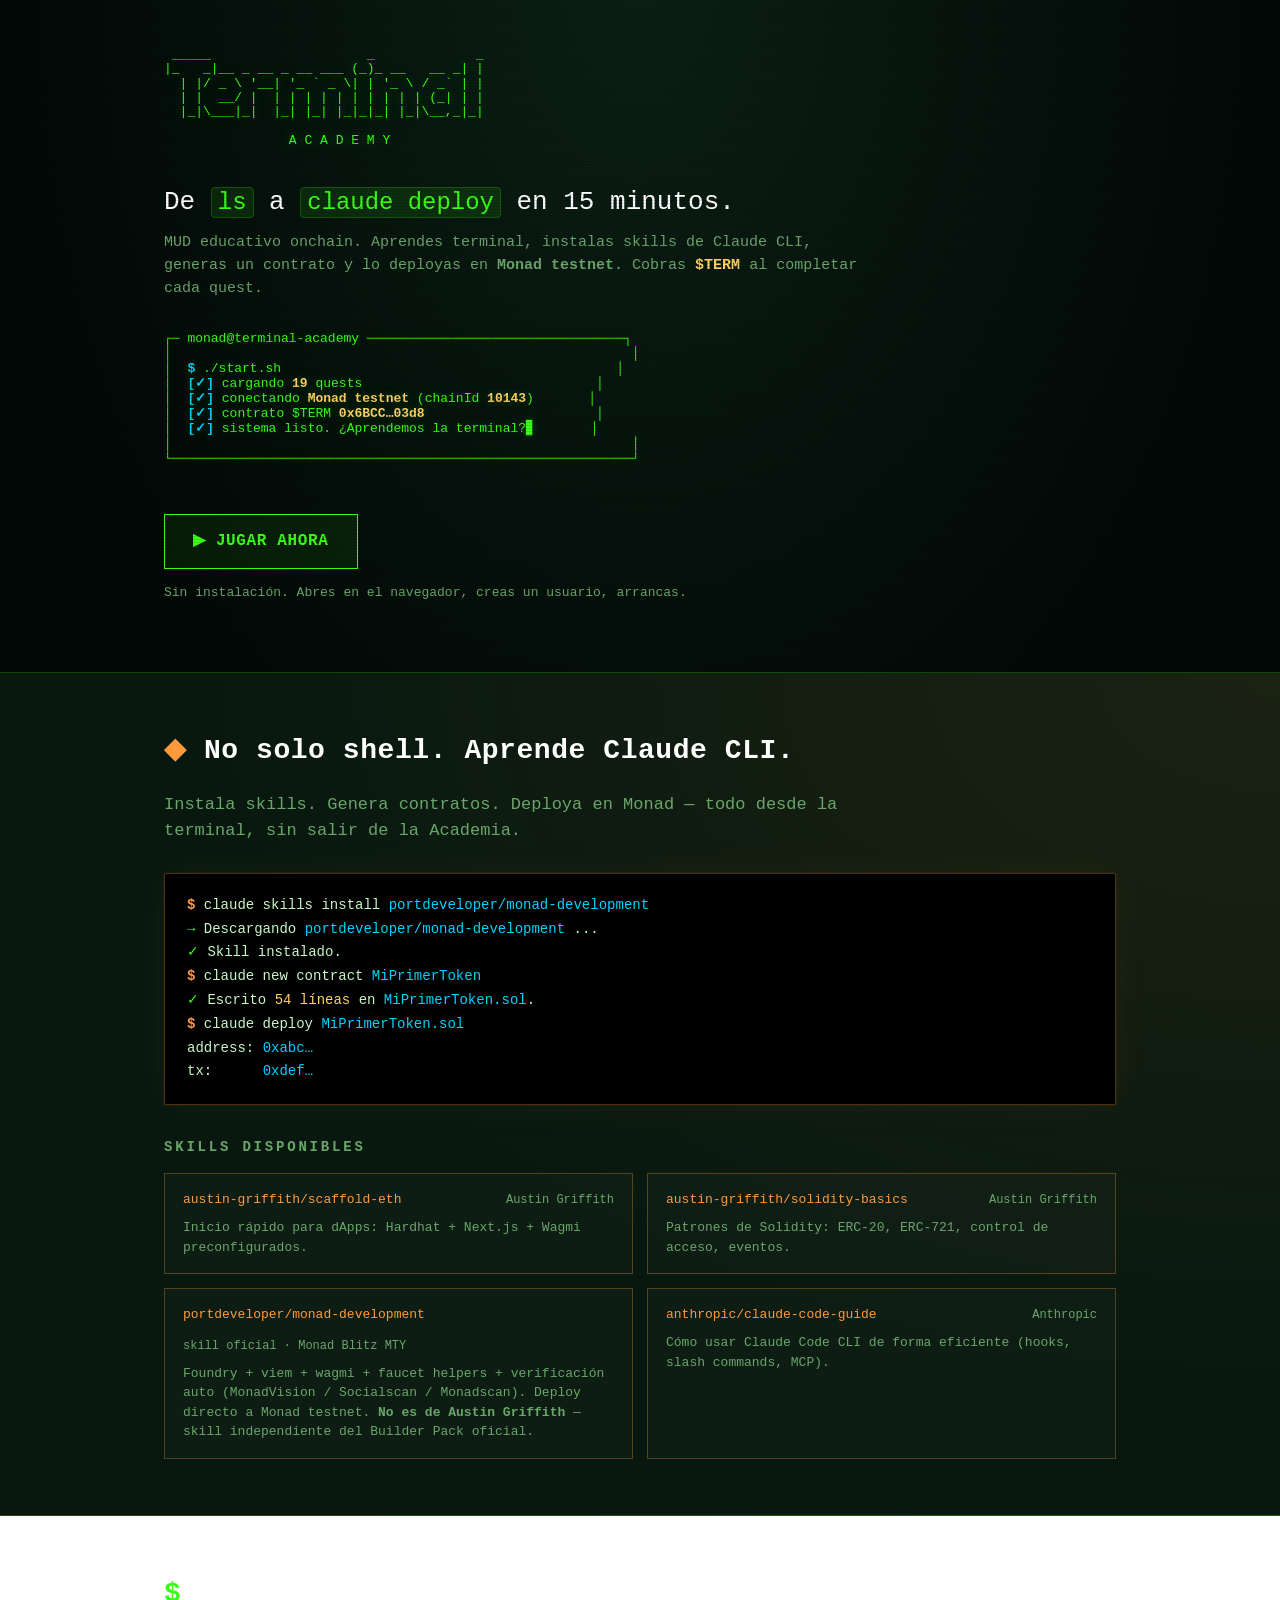
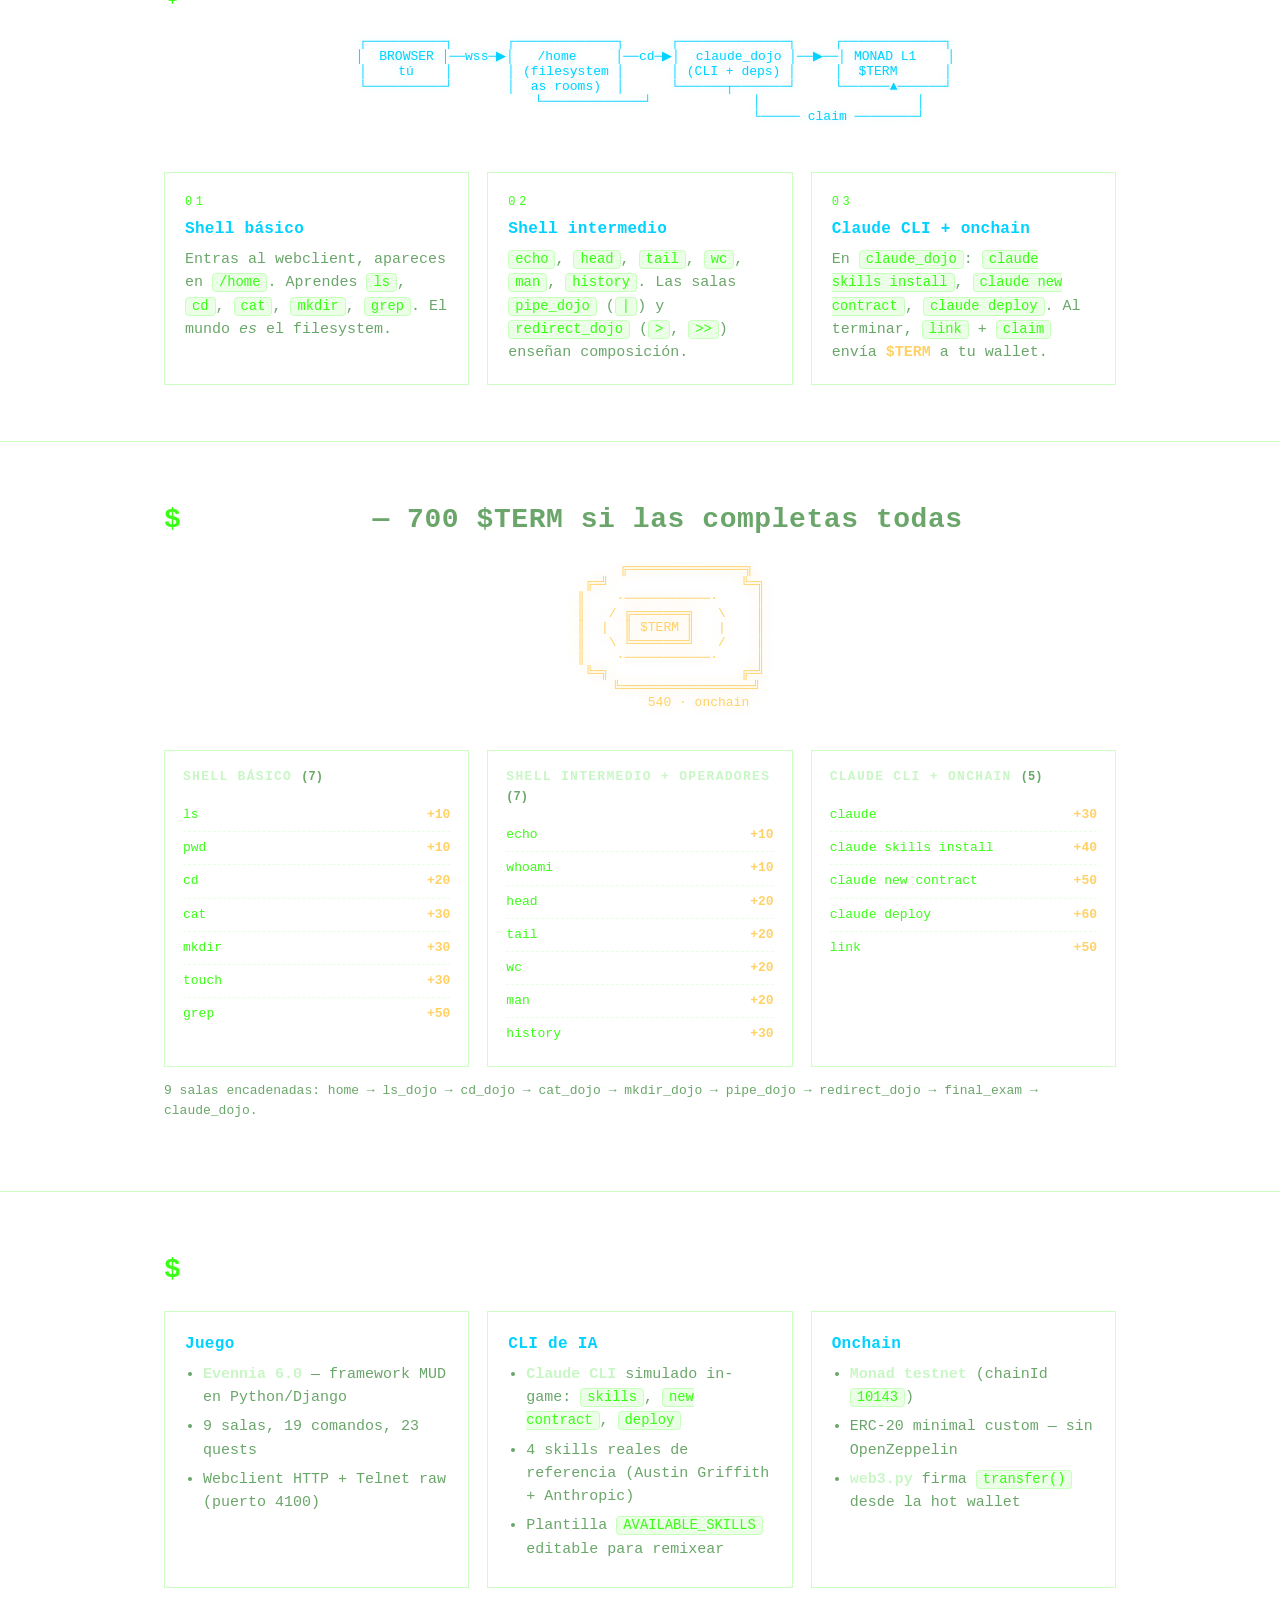
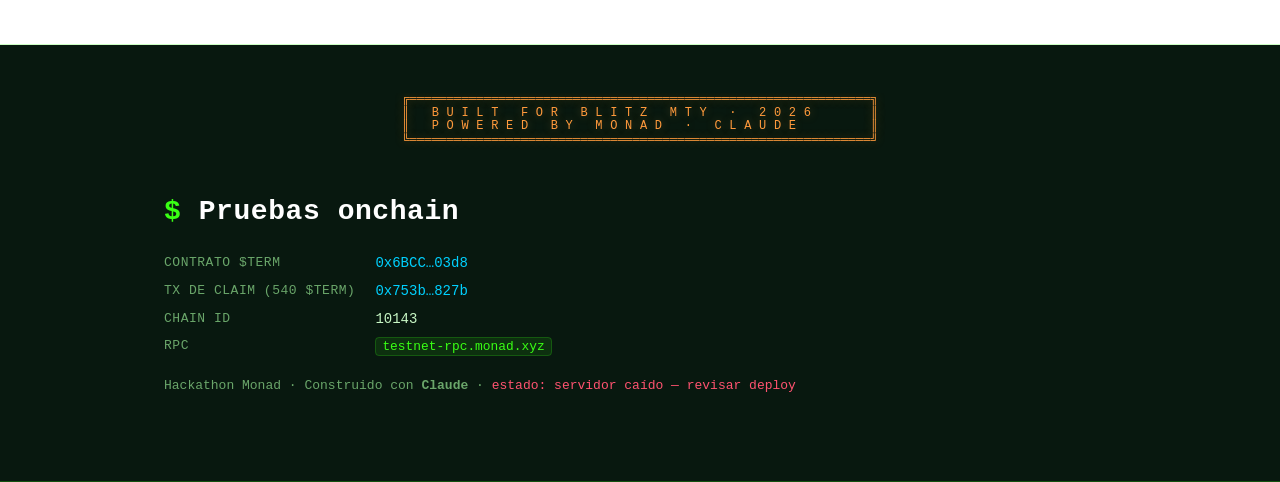
==== commit 1407e64a: "feat: Install Dojo (Claude Code + OpenClaw + Hermes) + rename a Terminal Academy - Nueva sala instal" ====
--- a/landing/index.html
+++ b/landing/index.html
@@ -3,9 +3,9 @@
 <head>
 <meta charset="utf-8">
 <meta name="viewport" content="width=device-width,initial-scale=1">
-<title>Monad Terminal Academy — shell + Claude CLI + deploy onchain</title>
+<title>Terminal Academy — shell + Claude CLI + deploy onchain</title>
 <meta name="description" content="MUD educativo onchain. Aprendes terminal y Claude CLI, deployas tu primer contrato en Monad y cobras $TERM al completar quests.">
-<meta property="og:title" content="Monad Terminal Academy">
+<meta property="og:title" content="Terminal Academy">
 <meta property="og:description" content="En 15 min pasas de `ls` a deployar un ERC-20 en Monad. Y cobras $TERM onchain.">
 <meta property="og:type" content="website">
 <link rel="stylesheet" href="style.css">
@@ -15,13 +15,13 @@
 <header class="crt">
   <div class="wrap">
     <pre class="logo" aria-hidden="true">
- __  __                       _   _____                    _             _
-|  \/  | ___  _ __   __ _  __| | |_   _|__ _ __ _ __ ___ (_)_ __   __ _| |
-| |\/| |/ _ \| '_ \ / _` |/ _` |   | |/ _ \ '__| '_ ` _ \| | '_ \ / _` | |
-| |  | | (_) | | | | (_| | (_| |   | |  __/ |  | | | | | | | | | | (_| | |
-|_|  |_|\___/|_| |_|\__,_|\__,_|   |_|\___|_|  |_| |_| |_|_|_| |_|\__,_|_|
-
-                              A C A D E M Y
+ _____                    _             _
+|_   _|__ _ __ _ __ ___ (_)_ __   __ _| |
+  | |/ _ \ '__| '_ ` _ \| | '_ \ / _` | |
+  | |  __/ |  | | | | | | | | | | (_| | |
+  |_|\___|_|  |_| |_| |_|_|_| |_|\__,_|_|
+
+                A C A D E M Y
     </pre>
     <p class="tag">De <code class="inline">ls</code> a <code class="inline">claude deploy</code> en 15 minutos.</p>
     <p class="sub">MUD educativo onchain. Aprendes terminal, instalas skills de Claude CLI, generas un contrato y lo deployas en <strong>Monad testnet</strong>. Cobras <span class="term">$TERM</span> al completar cada quest.</p>
@@ -47,8 +47,8 @@
     <h2>No solo shell. Aprende Claude CLI.</h2>
     <p class="lead">Instala skills. Genera contratos. Deploya en Monad — todo desde la terminal, sin salir de la Academia.</p>
 
-    <pre class="term-block" aria-label="Flujo Claude CLI"><span class="p">$</span> claude skills install <span class="arg">austin-griffith/monad-kit</span>
-<span class="g">→</span> Descargando <span class="arg">austin-griffith/monad-kit</span> ...
+    <pre class="term-block" aria-label="Flujo Claude CLI"><span class="p">$</span> claude skills install <span class="arg">portdeveloper/monad-development</span>
+<span class="g">→</span> Descargando <span class="arg">portdeveloper/monad-development</span> ...
 <span class="g">✓</span> Skill instalado.
 <span class="p">$</span> claude new contract <span class="arg">MiPrimerToken</span>
 <span class="g">✓</span> Escrito <span class="y">54 líneas</span> en <span class="arg">MiPrimerToken.sol</span>.
@@ -74,10 +74,10 @@
       </article>
       <article class="skill">
         <header>
-          <code>austin-griffith/monad-kit</code>
-          <span class="author">Austin Griffith</span>
-        </header>
-        <p>Deploy directo a Monad testnet + helpers de faucet + configuración del RPC.</p>
+          <code>portdeveloper/monad-development</code>
+          <span class="author">skill oficial · Monad Blitz MTY</span>
+        </header>
+        <p>Foundry + viem + wagmi + faucet helpers + verificación auto (MonadVision / Socialscan / Monadscan). Deploy directo a Monad testnet. <strong>No es de Austin Griffith</strong> — skill independiente del Builder Pack oficial.</p>
       </article>
       <article class="skill">
         <header>
@@ -123,7 +123,7 @@
 
 <section id="quests">
   <div class="wrap">
-    <h2>19 quests <span class="muted">— 540 $TERM si las completas todas</span></h2>
+    <h2>23 quests <span class="muted">— 700 $TERM si las completas todas</span></h2>
     <pre class="ascii-coin" aria-hidden="true">
             ╔═══════════════╗
          ╔═╝                 ╚═╗
@@ -184,7 +184,7 @@
         <h3>Juego</h3>
         <ul>
           <li><strong>Evennia 6.0</strong> — framework MUD en Python/Django</li>
-          <li>9 salas, 19 comandos, 19 quests</li>
+          <li>9 salas, 19 comandos, 23 quests</li>
           <li>Webclient HTTP + Telnet raw (puerto 4100)</li>
         </ul>
       </div>
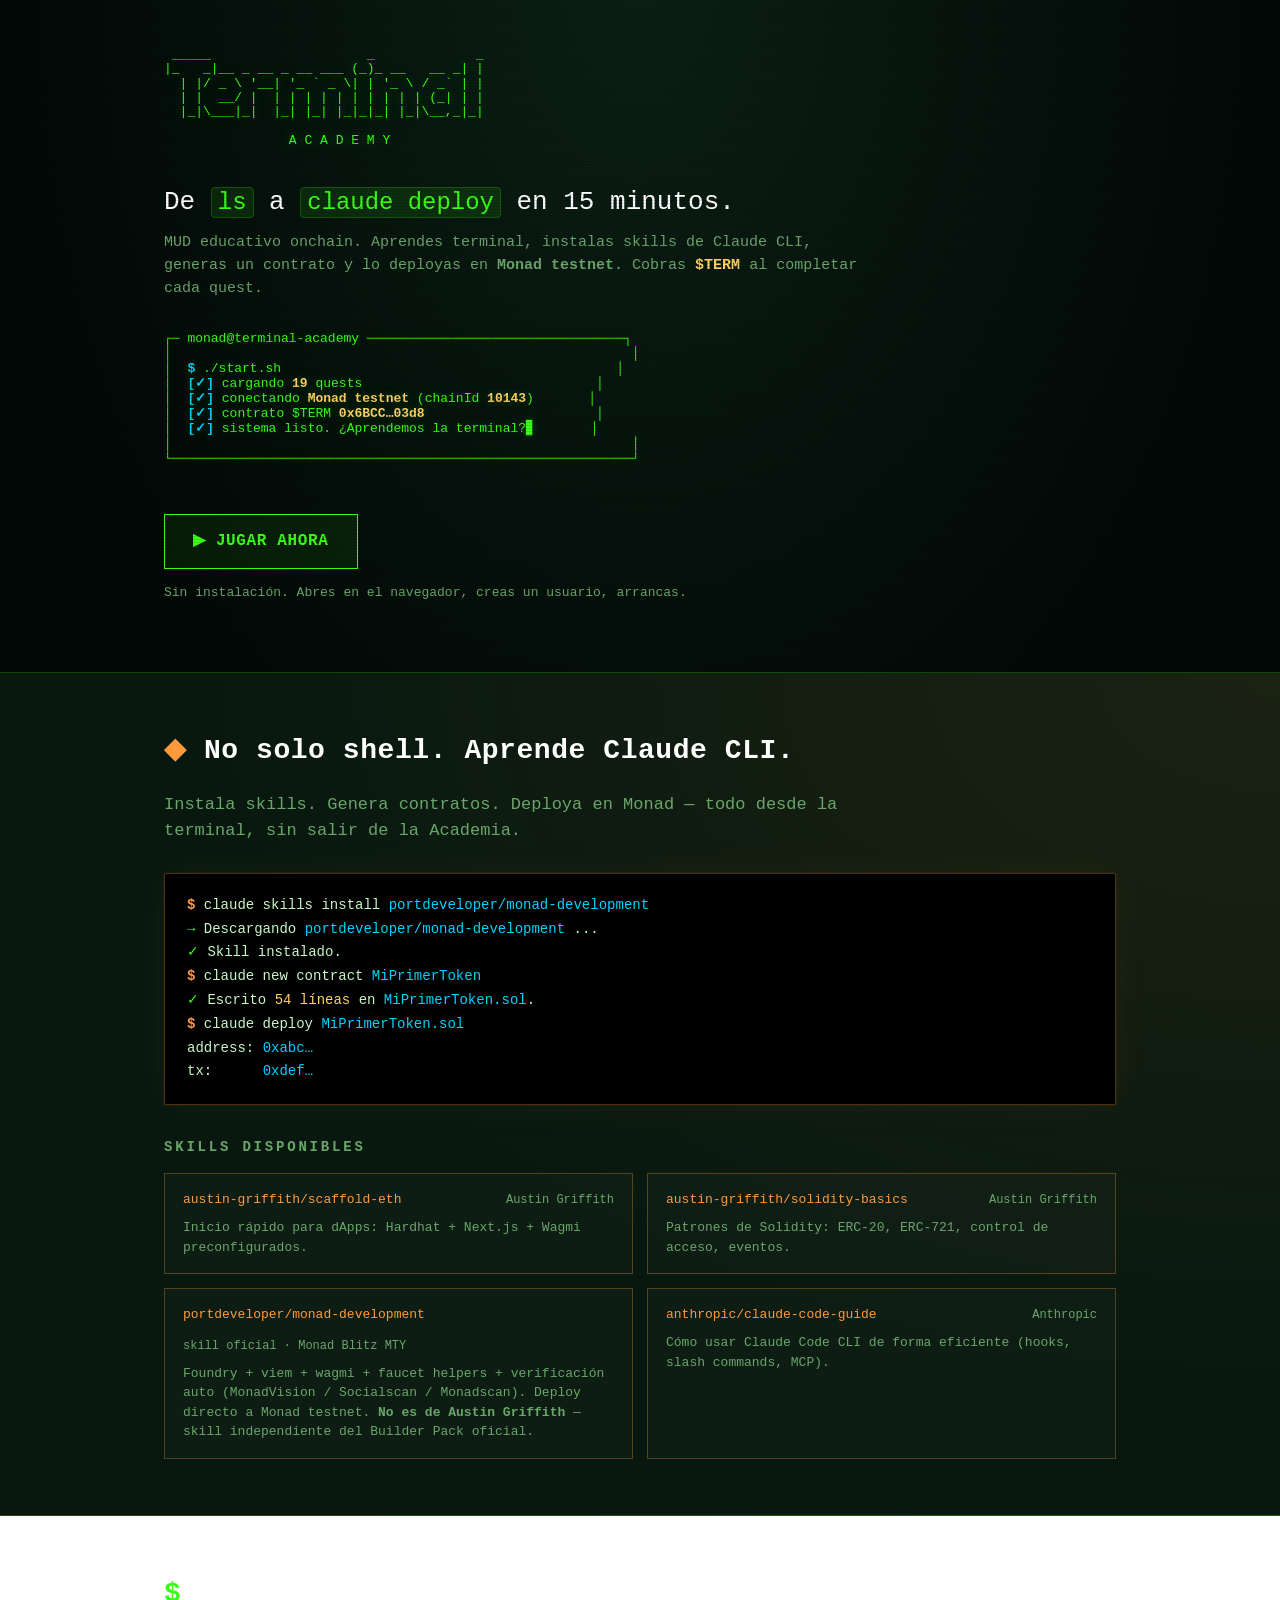
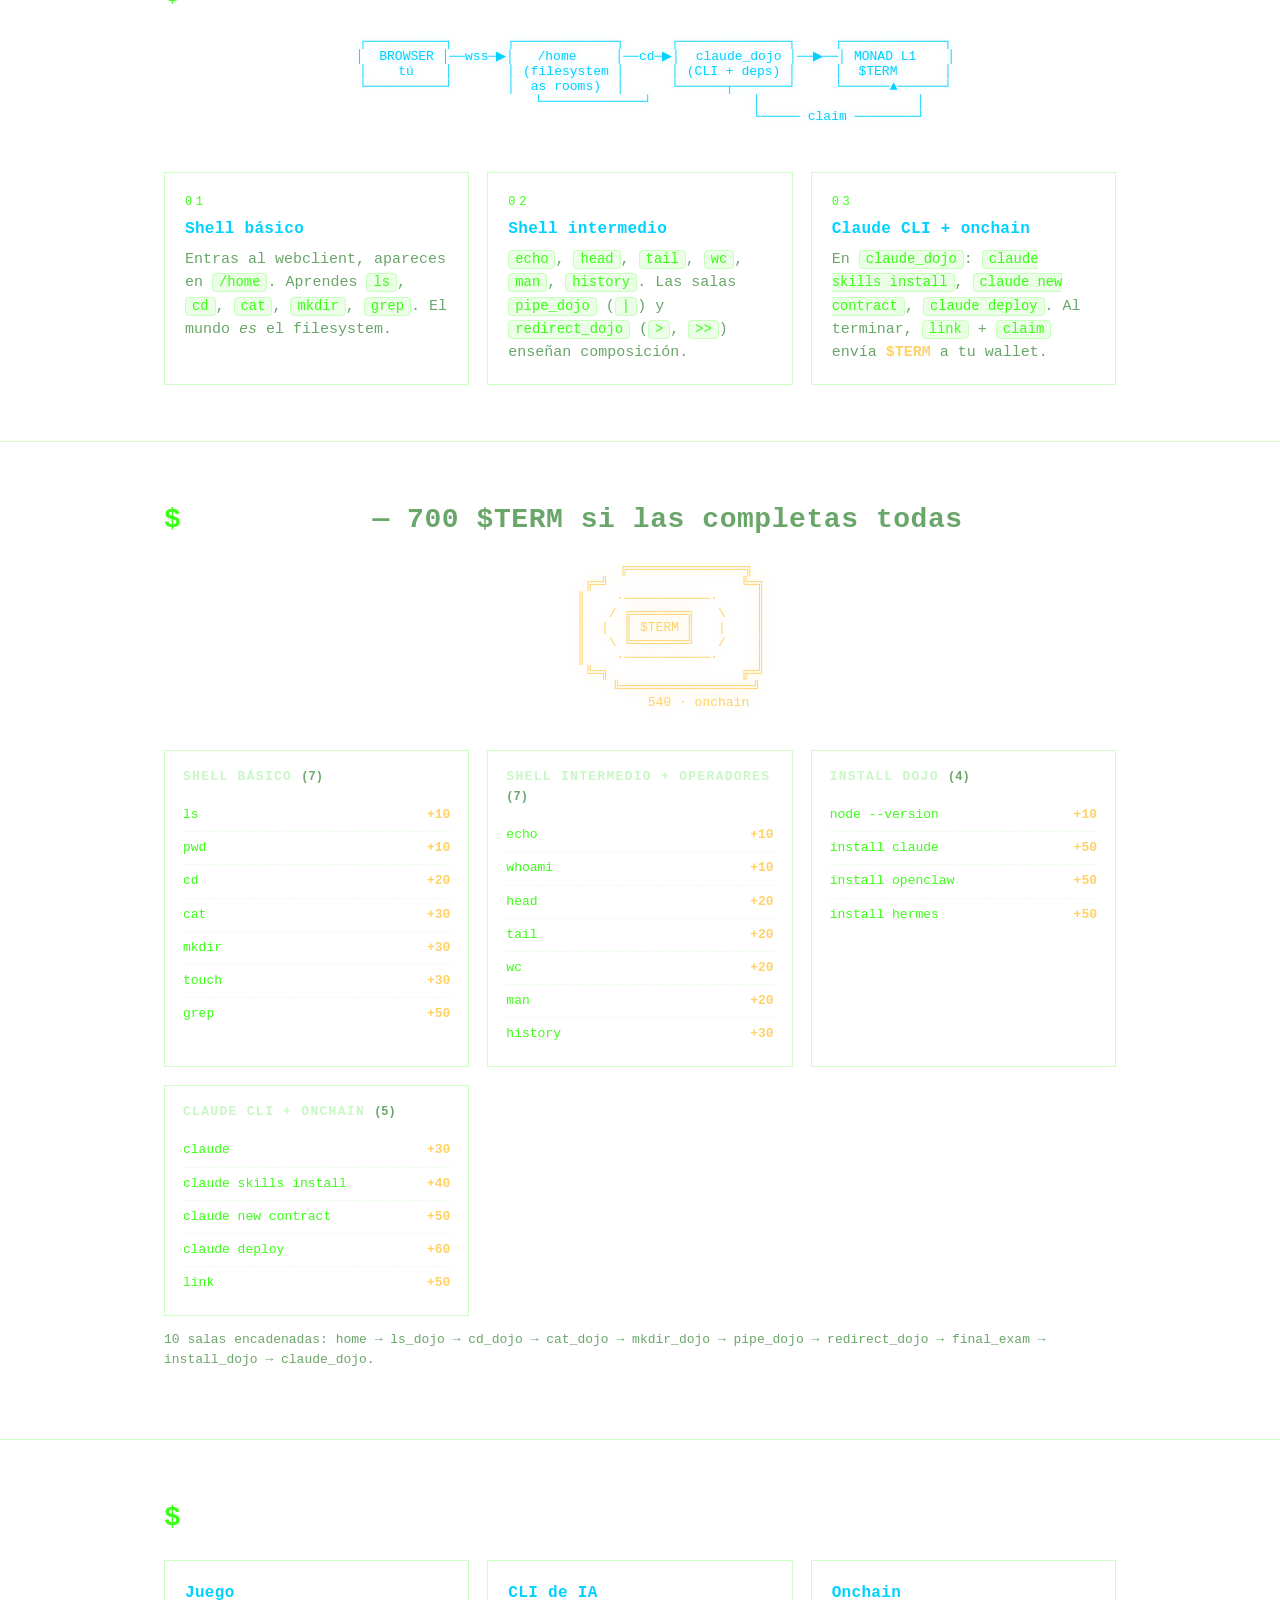
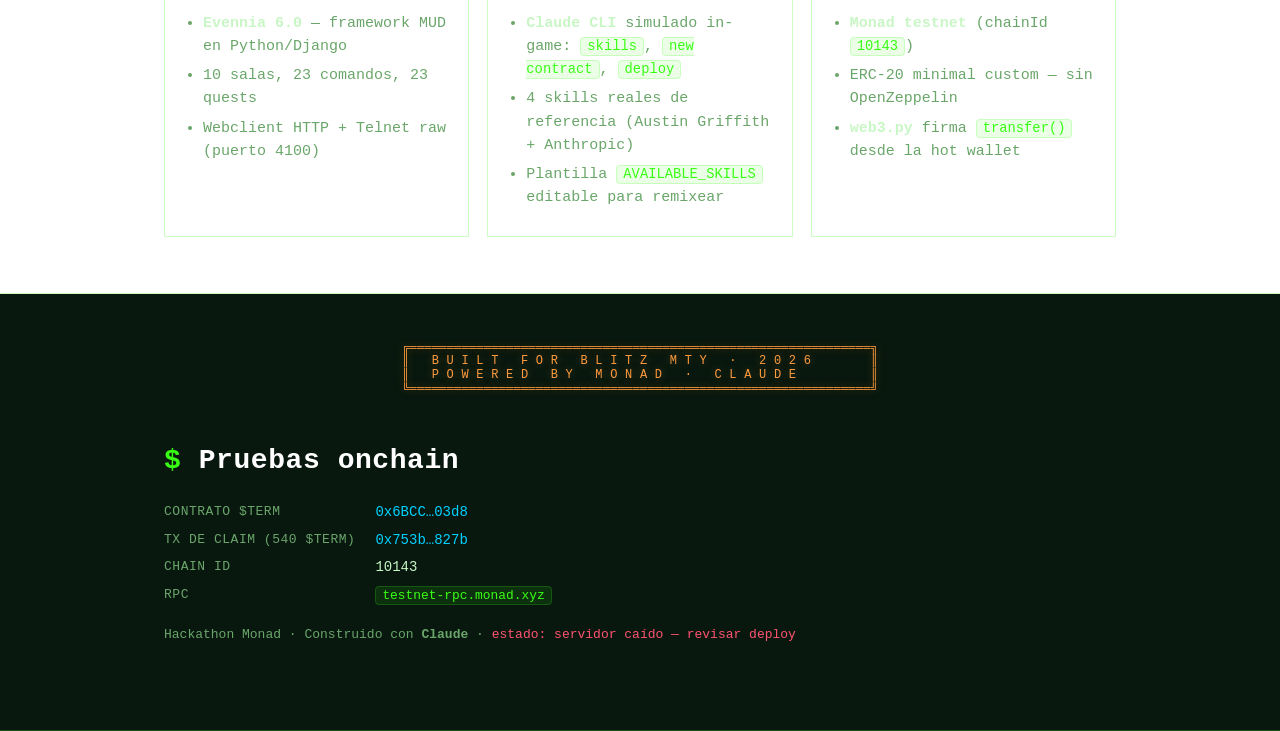
==== commit b6a92878: "landing: añade columna Install Dojo con 4 quests + update counts a 10 salas/23 comandos" ====
--- a/landing/index.html
+++ b/landing/index.html
@@ -162,6 +162,15 @@
         </ul>
       </div>
       <div class="qcol">
+        <h3>Install Dojo <span class="muted">(4)</span></h3>
+        <ul class="quest-list">
+          <li><code>node --version</code><span class="pay">+10</span></li>
+          <li><code>install claude</code><span class="pay">+50</span></li>
+          <li><code>install openclaw</code><span class="pay">+50</span></li>
+          <li><code>install hermes</code><span class="pay">+50</span></li>
+        </ul>
+      </div>
+      <div class="qcol">
         <h3>Claude CLI + onchain <span class="muted">(5)</span></h3>
         <ul class="quest-list">
           <li><code>claude</code><span class="pay">+30</span></li>
@@ -172,7 +181,7 @@
         </ul>
       </div>
     </div>
-    <p class="muted small">9 salas encadenadas: home → ls_dojo → cd_dojo → cat_dojo → mkdir_dojo → pipe_dojo → redirect_dojo → final_exam → claude_dojo.</p>
+    <p class="muted small">10 salas encadenadas: home → ls_dojo → cd_dojo → cat_dojo → mkdir_dojo → pipe_dojo → redirect_dojo → final_exam → install_dojo → claude_dojo.</p>
   </div>
 </section>
 
@@ -184,7 +193,7 @@
         <h3>Juego</h3>
         <ul>
           <li><strong>Evennia 6.0</strong> — framework MUD en Python/Django</li>
-          <li>9 salas, 19 comandos, 23 quests</li>
+          <li>10 salas, 23 comandos, 23 quests</li>
           <li>Webclient HTTP + Telnet raw (puerto 4100)</li>
         </ul>
       </div>
